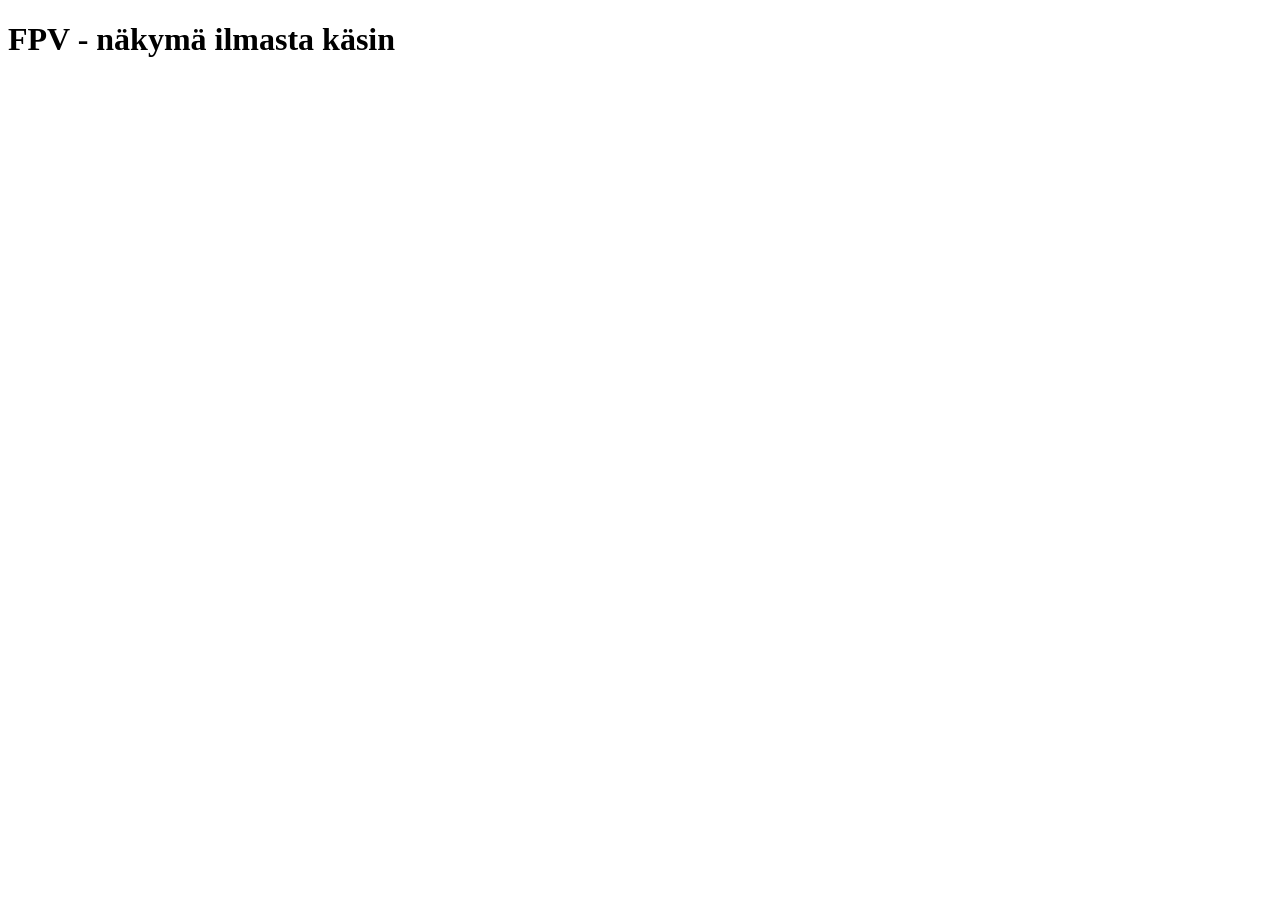
==== index.html @ 61b76963 "Eka sivu ja pages luotu" ====
<!DOCTYPE html>
<html lang="en">
<head>
    <meta charset="UTF-8">
    <meta name="viewport" content="width=device-width, initial-scale=1.0">
    <title>Document</title>
</head>
<body>
    <h1>FPV - näkymä ilmasta käsin </h1>
</body>
</html>
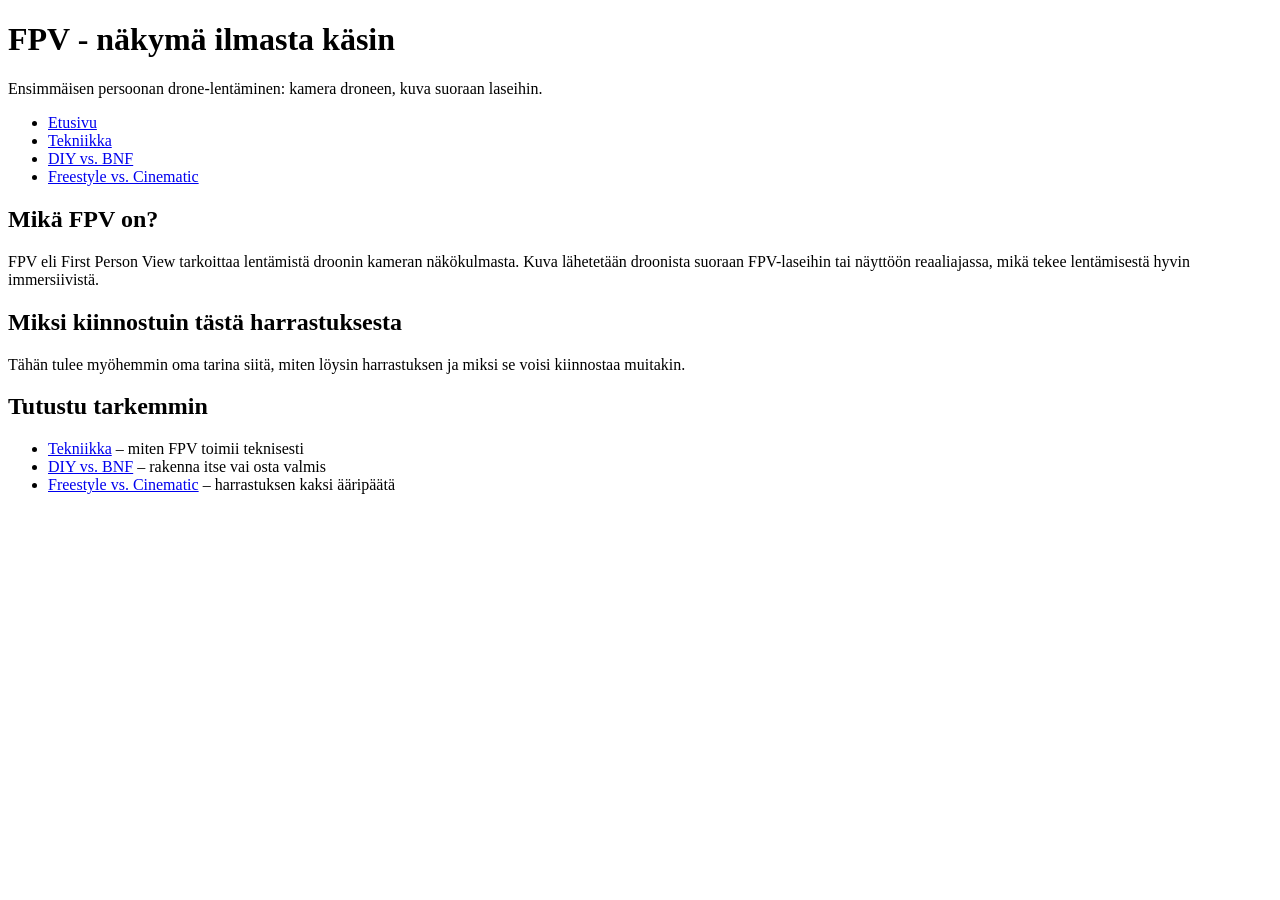
==== commit f48664fd: "Htmlrakennetta" ====
--- a/index.html
+++ b/index.html
@@ -1,11 +1,54 @@
 <!DOCTYPE html>
-<html lang="en">
+<html lang="fi">
 <head>
     <meta charset="UTF-8">
     <meta name="viewport" content="width=device-width, initial-scale=1.0">
-    <title>Document</title>
+    <title>FPV - näkymä ilmasta käsin</title>
 </head>
 <body>
-    <h1>FPV - näkymä ilmasta käsin </h1>
+    <header>
+        <h1>FPV - näkymä ilmasta käsin</h1>
+        <p>Ensimmäisen persoonan drone-lentäminen: kamera droneen, kuva suoraan laseihin.</p>
+        <nav>
+            <ul>
+                <li><a href="index.html">Etusivu</a></li>
+                <li><a href="tekniikka.html">Tekniikka</a></li>
+                <li><a href="diy_vs_bnf.html">DIY vs. BNF</a></li>
+                <li><a href="fs_vs_cine.html">Freestyle vs. Cinematic</a></li>
+            </ul>
+        </nav>
+    </header>
+
+    <main>
+        <section>
+            <h2>Mikä FPV on?</h2>
+            <p>
+                FPV eli First Person View tarkoittaa lentämistä droonin kameran näkökulmasta.
+                Kuva lähetetään droonista suoraan FPV-laseihin tai näyttöön reaaliajassa, mikä tekee
+                lentämisestä hyvin immersiivistä.
+            </p>
+        </section>
+
+        <section>
+            <h2>Miksi kiinnostuin tästä harrastuksesta</h2>
+            <p>
+                Tähän tulee myöhemmin oma tarina siitä, miten löysin harrastuksen ja miksi se voisi
+                kiinnostaa muitakin.
+            </p>
+        </section>
+
+        <section>
+            <h2>Tutustu tarkemmin</h2>
+            <ul>
+                <li><a href="tekniikka.html">Tekniikka</a> – miten FPV toimii teknisesti</li>
+                <li><a href="diy_vs_bnf.html">DIY vs. BNF</a> – rakenna itse vai osta valmis</li>
+                <li><a href="fs_vs_cine.html">Freestyle vs. Cinematic</a> – harrastuksen kaksi ääripäätä</li>
+            </ul>
+        </section>
+    </main>
+
+    <footer>
+        <p></p>
+    </footer>
 </body>
 </html>
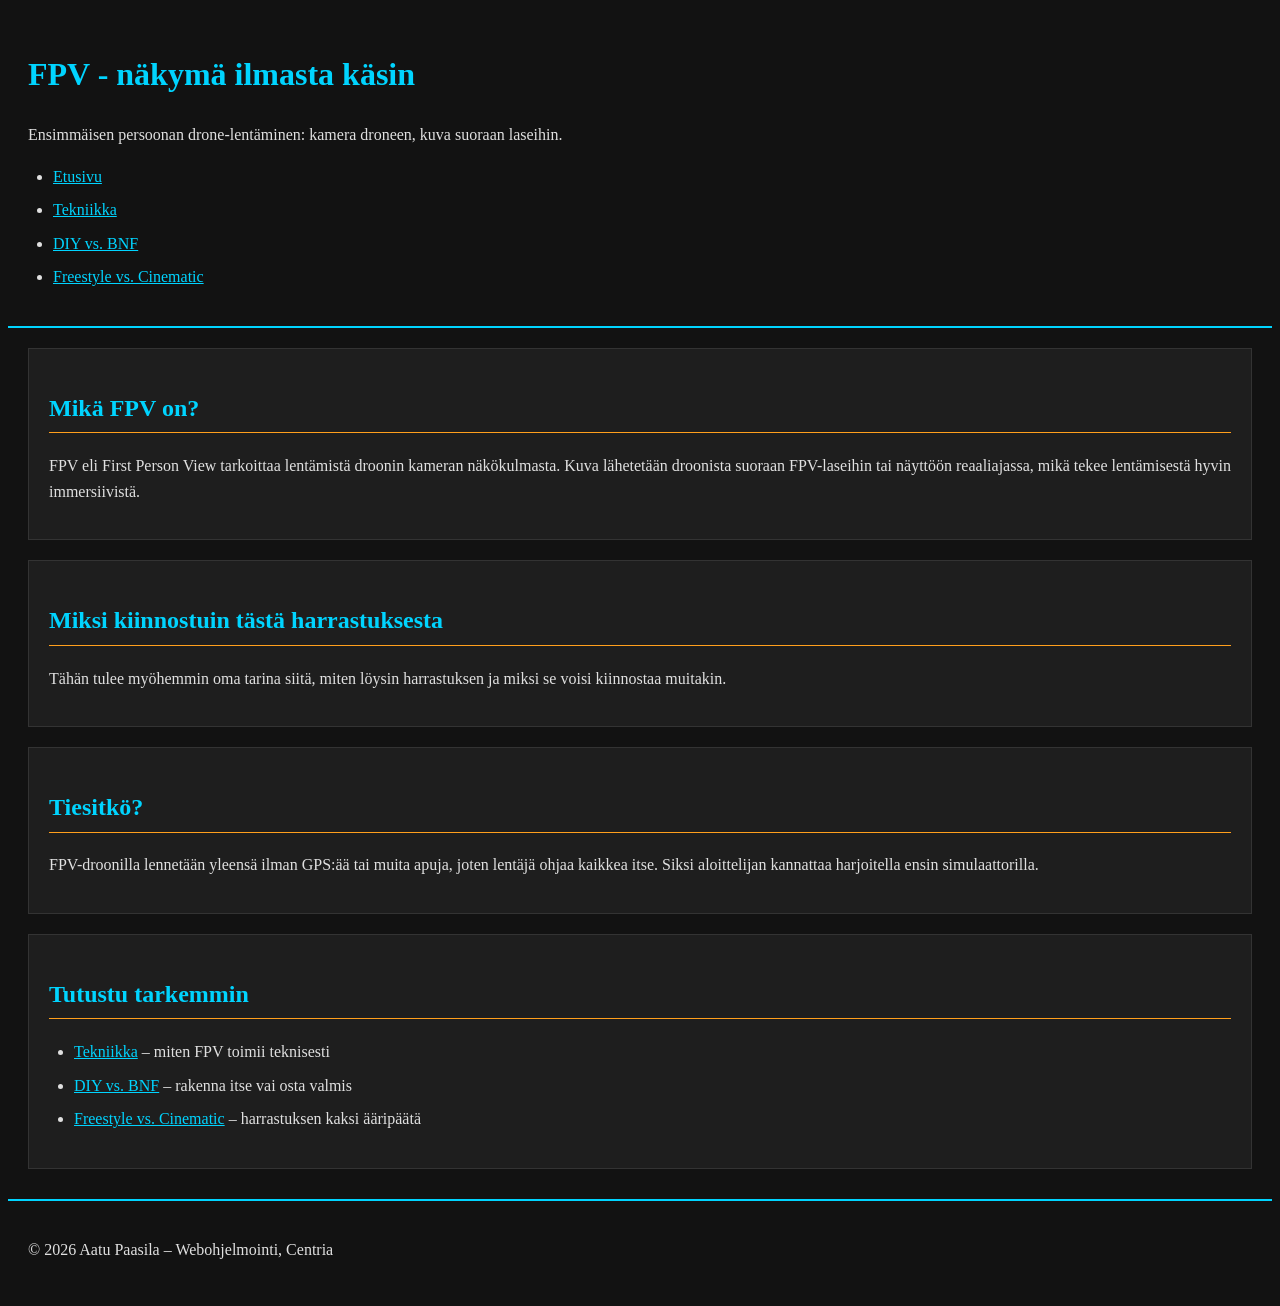
==== commit 68ee8c22: "Palautus kakkosen päivitys sivuunm" ====
--- a/index.html
+++ b/index.html
@@ -4,6 +4,7 @@
     <meta charset="UTF-8">
     <meta name="viewport" content="width=device-width, initial-scale=1.0">
     <title>FPV - näkymä ilmasta käsin</title>
+    <link rel="stylesheet" href="css/style.css">
 </head>
 <body>
     <header>
@@ -29,13 +30,21 @@
             </p>
         </section>
 
-        <section>
+        <article>
             <h2>Miksi kiinnostuin tästä harrastuksesta</h2>
             <p>
                 Tähän tulee myöhemmin oma tarina siitä, miten löysin harrastuksen ja miksi se voisi
                 kiinnostaa muitakin.
             </p>
-        </section>
+        </article>
+
+        <aside>
+            <h2>Tiesitkö?</h2>
+            <p>
+                FPV-droonilla lennetään yleensä ilman GPS:ää tai muita apuja, joten lentäjä ohjaa
+                kaikkea itse. Siksi aloittelijan kannattaa harjoitella ensin simulaattorilla.
+            </p>
+        </aside>
 
         <section>
             <h2>Tutustu tarkemmin</h2>
@@ -48,7 +57,7 @@
     </main>
 
     <footer>
-        <p></p>
+        <p>&copy; 2026 Aatu Paasila – Webohjelmointi, Centria</p>
     </footer>
 </body>
 </html>
--- a/css/style.css
+++ b/css/style.css
@@ -0,0 +1,70 @@
+/* Värit */
+:root {
+    --tausta: #121212;
+    --pinta: #1e1e1e;
+    --teksti: #e0e0e0;
+    --paavari: #00d4ff;
+    --korostus: #ff9f1c;
+    --reuna: #333333;
+}
+
+body {
+    background-color: var(--tausta);
+    color: var(--teksti);
+    font-size: 1rem;
+    line-height: 1.6;
+}
+
+/* Header ja footer */
+header {
+    padding: 20px;
+    border-bottom: 2px solid var(--paavari);
+}
+
+footer {
+    padding: 20px;
+    margin-top: 30px;
+    border-top: 2px solid var(--paavari);
+}
+
+/* Otsikot */
+h1 {
+    color: var(--paavari);
+}
+
+h2 {
+    color: var(--paavari);
+    padding-bottom: 5px;
+    border-bottom: 1px solid var(--korostus);
+}
+
+/* Osiot */
+section, article, aside {
+    background-color: var(--pinta);
+    padding: 20px;
+    margin: 20px;
+    border: 1px solid var(--reuna);
+}
+
+/* Kappaleet */
+p {
+    margin-bottom: 15px;
+}
+
+/* Listat */
+ul {
+    padding-left: 25px;
+}
+
+li {
+    margin-bottom: 8px;
+}
+
+/* Linkit */
+a {
+    color: var(--paavari);
+}
+
+a:hover {
+    color: var(--korostus);
+}
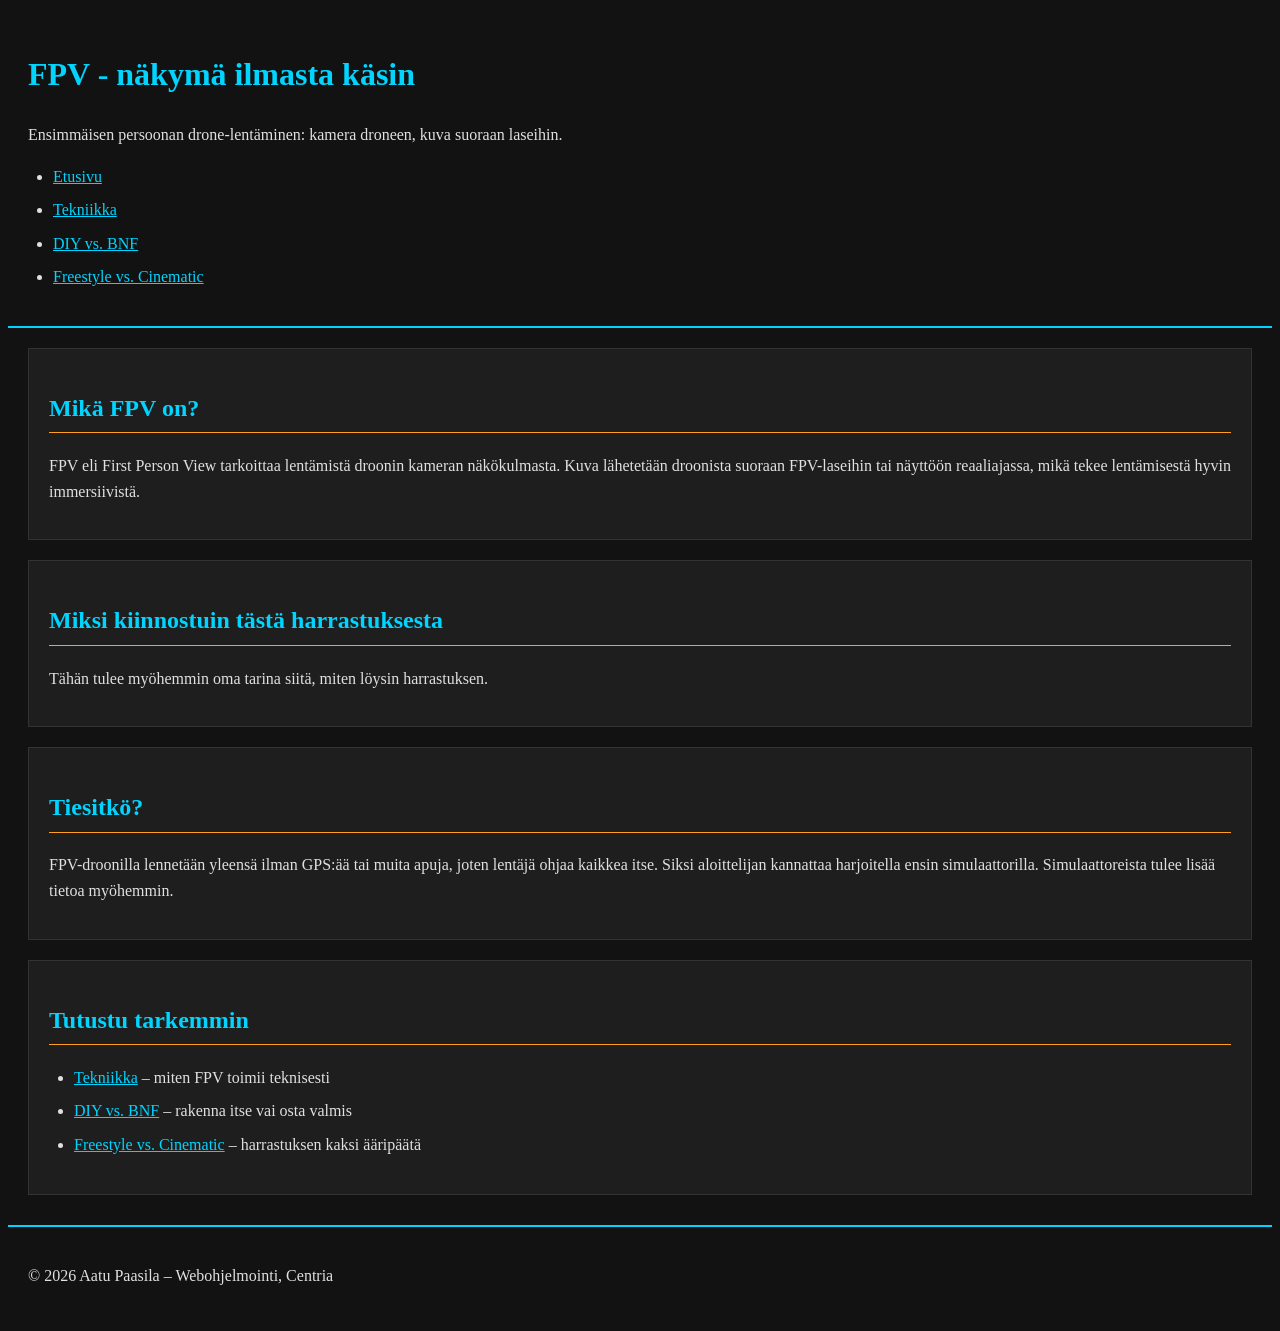
==== commit a91cd1a1: "teksti muutokset" ====
--- a/index.html
+++ b/index.html
@@ -33,8 +33,7 @@
         <article>
             <h2>Miksi kiinnostuin tästä harrastuksesta</h2>
             <p>
-                Tähän tulee myöhemmin oma tarina siitä, miten löysin harrastuksen ja miksi se voisi
-                kiinnostaa muitakin.
+                Tähän tulee myöhemmin oma tarina siitä, miten löysin harrastuksen.
             </p>
         </article>
 
@@ -42,7 +41,7 @@
             <h2>Tiesitkö?</h2>
             <p>
                 FPV-droonilla lennetään yleensä ilman GPS:ää tai muita apuja, joten lentäjä ohjaa
-                kaikkea itse. Siksi aloittelijan kannattaa harjoitella ensin simulaattorilla.
+                kaikkea itse. Siksi aloittelijan kannattaa harjoitella ensin simulaattorilla. Simulaattoreista tulee lisää tietoa myöhemmin.
             </p>
         </aside>
 
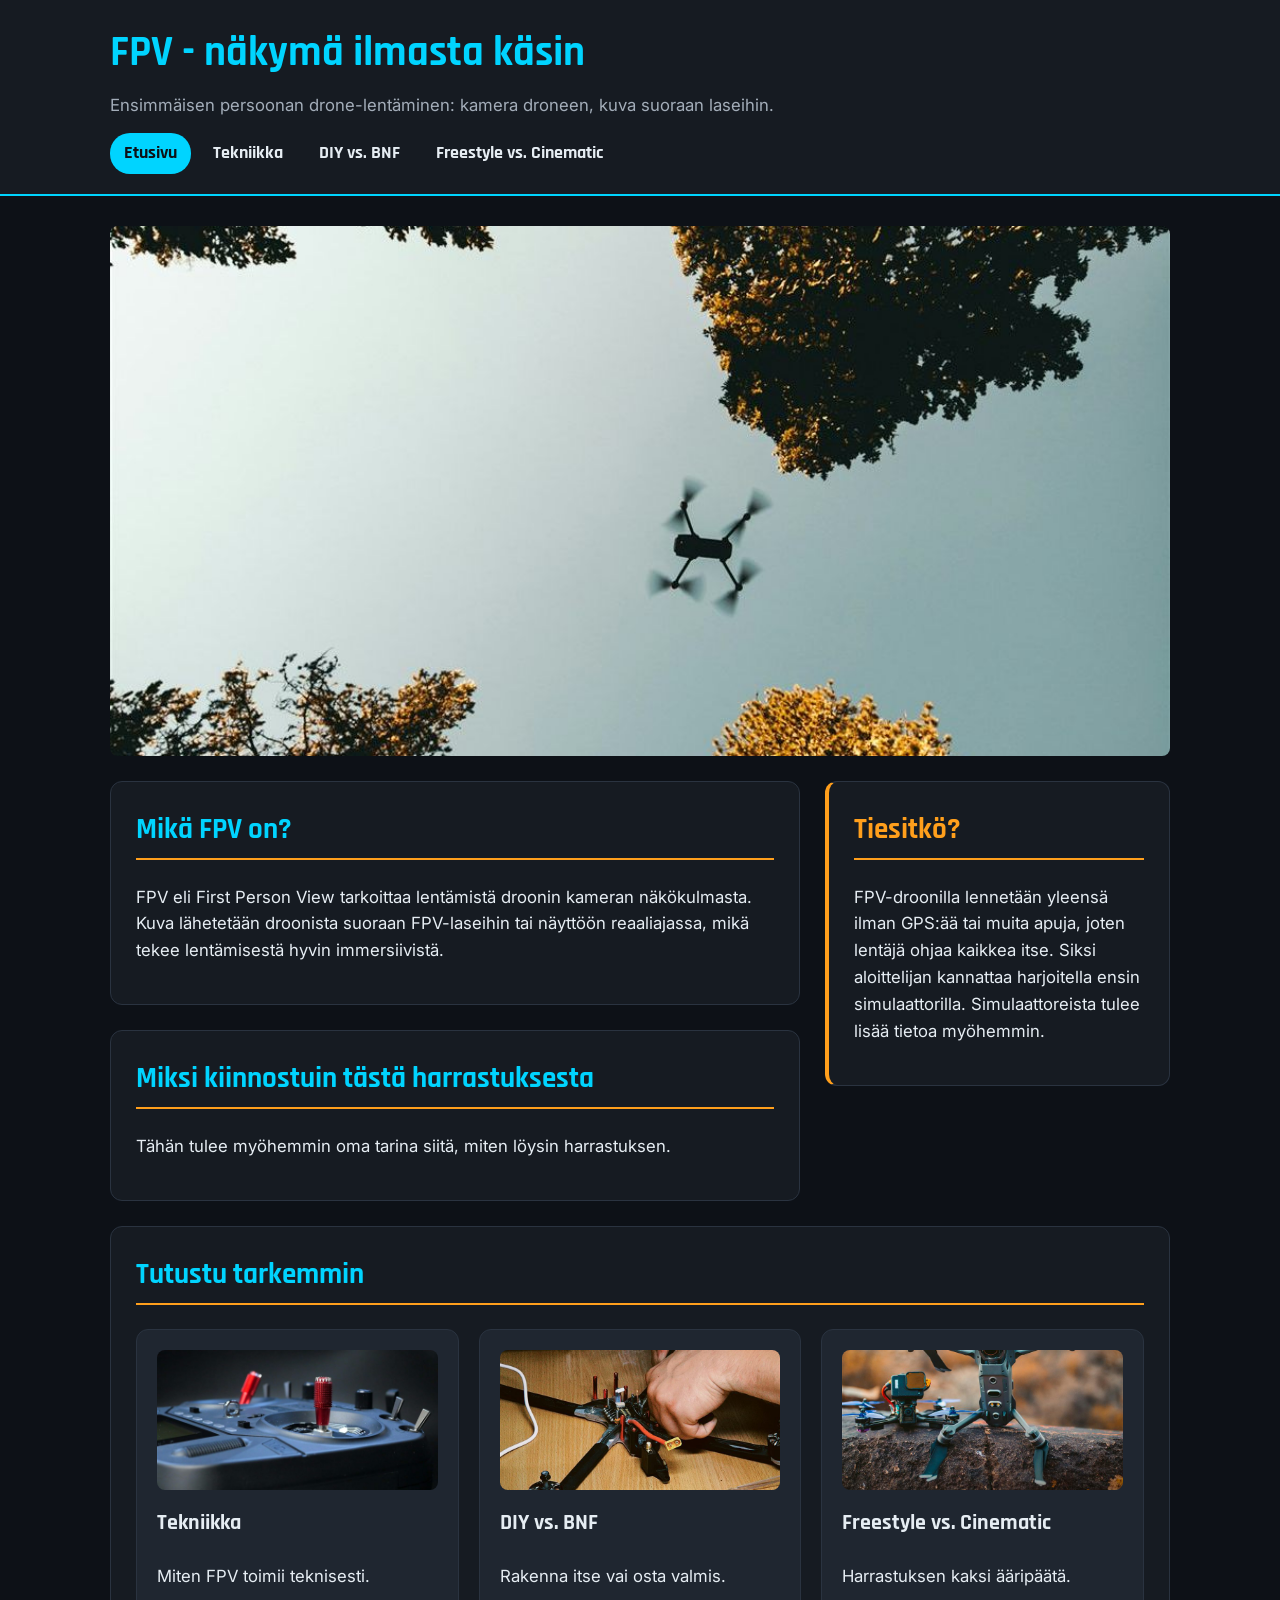
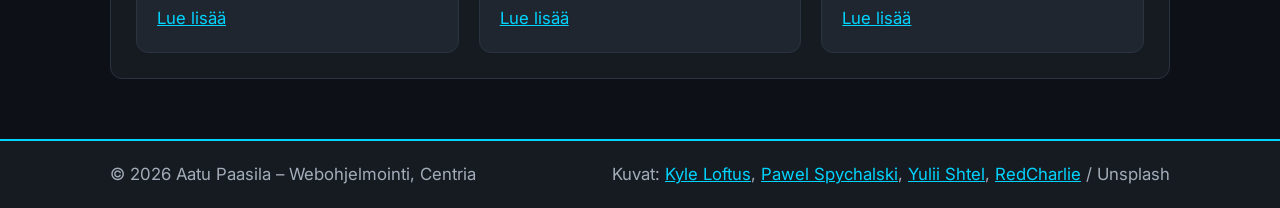
==== commit 01676e6e: "commit, flexbox ja grid, sekä kuvia sivulle. Ulkonäköä kans muokattu kauniimmaksi" ====
--- a/index.html
+++ b/index.html
@@ -4,38 +4,48 @@
     <meta charset="UTF-8">
     <meta name="viewport" content="width=device-width, initial-scale=1.0">
     <title>FPV - näkymä ilmasta käsin</title>
+    <link rel="preconnect" href="https://fonts.googleapis.com">
+    <link rel="preconnect" href="https://fonts.gstatic.com" crossorigin>
+    <link rel="stylesheet" href="https://fonts.googleapis.com/css2?family=Inter:wght@400;600&family=Rajdhani:wght@600;700&display=swap">
     <link rel="stylesheet" href="css/style.css">
 </head>
 <body>
     <header>
-        <h1>FPV - näkymä ilmasta käsin</h1>
-        <p>Ensimmäisen persoonan drone-lentäminen: kamera droneen, kuva suoraan laseihin.</p>
-        <nav>
-            <ul>
-                <li><a href="index.html">Etusivu</a></li>
-                <li><a href="tekniikka.html">Tekniikka</a></li>
-                <li><a href="diy_vs_bnf.html">DIY vs. BNF</a></li>
-                <li><a href="fs_vs_cine.html">Freestyle vs. Cinematic</a></li>
-            </ul>
-        </nav>
+        <div class="ylapalkki">
+            <h1>FPV - näkymä ilmasta käsin</h1>
+            <p>Ensimmäisen persoonan drone-lentäminen: kamera droneen, kuva suoraan laseihin.</p>
+            <nav>
+                <ul>
+                    <li><a href="index.html" class="aktiivinen">Etusivu</a></li>
+                    <li><a href="tekniikka.html">Tekniikka</a></li>
+                    <li><a href="diy_vs_bnf.html">DIY vs. BNF</a></li>
+                    <li><a href="fs_vs_cine.html">Freestyle vs. Cinematic</a></li>
+                </ul>
+            </nav>
+        </div>
     </header>
 
     <main>
-        <section>
-            <h2>Mikä FPV on?</h2>
-            <p>
-                FPV eli First Person View tarkoittaa lentämistä droonin kameran näkökulmasta.
-                Kuva lähetetään droonista suoraan FPV-laseihin tai näyttöön reaaliajassa, mikä tekee
-                lentämisestä hyvin immersiivistä.
-            </p>
-        </section>
+        <img class="paakuva koko-leveys" src="images/hero.jpg" alt="Drooni lentää korkeiden puiden välissä alhaalta päin kuvattuna"
+             width="1000" height="500" fetchpriority="high" loading="eager">
 
-        <article>
-            <h2>Miksi kiinnostuin tästä harrastuksesta</h2>
-            <p>
-                Tähän tulee myöhemmin oma tarina siitä, miten löysin harrastuksen.
-            </p>
-        </article>
+        <div class="sisalto">
+            <section>
+                <h2>Mikä FPV on?</h2>
+                <p>
+                    FPV eli First Person View tarkoittaa lentämistä droonin kameran näkökulmasta.
+                    Kuva lähetetään droonista suoraan FPV-laseihin tai näyttöön reaaliajassa, mikä tekee
+                    lentämisestä hyvin immersiivistä.
+                </p>
+            </section>
+
+            <article>
+                <h2>Miksi kiinnostuin tästä harrastuksesta</h2>
+                <p>
+                    Tähän tulee myöhemmin oma tarina siitä, miten löysin harrastuksen.
+                </p>
+            </article>
+        </div>
 
         <aside>
             <h2>Tiesitkö?</h2>
@@ -45,18 +55,39 @@
             </p>
         </aside>
 
-        <section>
+        <section class="koko-leveys">
             <h2>Tutustu tarkemmin</h2>
-            <ul>
-                <li><a href="tekniikka.html">Tekniikka</a> – miten FPV toimii teknisesti</li>
-                <li><a href="diy_vs_bnf.html">DIY vs. BNF</a> – rakenna itse vai osta valmis</li>
-                <li><a href="fs_vs_cine.html">Freestyle vs. Cinematic</a> – harrastuksen kaksi ääripäätä</li>
-            </ul>
+            <div class="kortit">
+                <article class="kortti">
+                    <img src="images/ohjain.jpg" alt="Radio-ohjaimen punaiset ohjaussauvat ja kytkimet lähikuvassa"
+                         width="1200" height="600" loading="lazy">
+                    <h3>Tekniikka</h3>
+                    <p>Miten FPV toimii teknisesti.</p>
+                    <a href="tekniikka.html">Lue lisää</a>
+                </article>
+                <article class="kortti">
+                    <img src="images/rakentaminen.jpg" alt="FPV-droonia juotetaan kasaan työpöydällä"
+                         width="800" height="400" loading="lazy">
+                    <h3>DIY vs. BNF</h3>
+                    <p>Rakenna itse vai osta valmis.</p>
+                    <a href="diy_vs_bnf.html">Lue lisää</a>
+                </article>
+                <article class="kortti">
+                    <img src="images/fpv-ja-cine.jpg" alt="Pieni FPV-drooni ja DJI Mavic -kameradrooni vierekkäin kalliolla"
+                         width="800" height="400" loading="lazy">
+                    <h3>Freestyle vs. Cinematic</h3>
+                    <p>Harrastuksen kaksi ääripäätä.</p>
+                    <a href="fs_vs_cine.html">Lue lisää</a>
+                </article>
+            </div>
         </section>
     </main>
 
     <footer>
-        <p>&copy; 2026 Aatu Paasila – Webohjelmointi, Centria</p>
+        <div class="alapalkki">
+            <p>&copy; 2026 Aatu Paasila – Webohjelmointi, Centria</p>
+            <p>Kuvat: <a href="https://unsplash.com/photos/Ve7iqUNkGsA">Kyle Loftus</a>, <a href="https://unsplash.com/photos/W6mpHqbuEeQ">Pawel Spychalski</a>, <a href="https://unsplash.com/photos/3PJNIvkf-Tw">Yulii Shtel</a>, <a href="https://unsplash.com/photos/9k-JMNNGNv0">RedCharlie</a> / Unsplash</p>
+        </div>
     </footer>
 </body>
-</html>+</html>
--- a/css/style.css
+++ b/css/style.css
@@ -1,70 +1,218 @@
-/* Värit */
+/* värit ja fontit */
 :root {
-    --tausta: #121212;
-    --pinta: #1e1e1e;
-    --teksti: #e0e0e0;
+    --tausta: #0d1117;
+    --pinta: #161b22;
+    --pinta-2: #1f2630;
+    --teksti: #e6edf3;
+    --teksti-himmea: #a3adb9;
     --paavari: #00d4ff;
     --korostus: #ff9f1c;
-    --reuna: #333333;
+    --reuna: #2a3340;
+    --fontti-otsikko: "Rajdhani", Arial, sans-serif;
+    --fontti-teksti: "Inter", Arial, sans-serif;
+}
+
+* {
+    box-sizing: border-box;
 }
 
 body {
+    margin: 0;
     background-color: var(--tausta);
     color: var(--teksti);
-    font-size: 1rem;
+    font-family: var(--fontti-teksti);
+    font-size: 1.05rem;
     line-height: 1.6;
 }
 
-/* Header ja footer */
+img {
+    max-width: 100%;
+    height: auto;
+}
+
+/* otsikot */
+h1, h2, h3 {
+    font-family: var(--fontti-otsikko);
+    margin-top: 0;
+}
+
+h1 {
+    font-size: 2.6rem;
+    margin-bottom: 5px;
+    color: var(--paavari);
+}
+
+h2 {
+    font-size: 1.8rem;
+    color: var(--paavari);
+    padding-bottom: 5px;
+    border-bottom: 2px solid var(--korostus);
+}
+
+h3 {
+    font-size: 1.4rem;
+}
+
+/* kappaleet */
+p {
+    margin-top: 0;
+    margin-bottom: 15px;
+}
+
+/* lists */
+ul {
+    padding-left: 25px;
+}
+
+li {
+    margin-bottom: 8px;
+}
+
+/* Linkit */
+a {
+    color: var(--paavari);
+}
+
+a:hover {
+    color: var(--korostus);
+}
+
+/* yläpalkki */
 header {
+    background-color: var(--pinta);
+    border-bottom: 2px solid var(--paavari);
+}
+
+.ylapalkki {
+    max-width: 1100px;
+    margin: 0 auto;
     padding: 20px;
-    border-bottom: 2px solid var(--paavari);
-}
-
-footer {
-    padding: 20px;
-    margin-top: 30px;
-    border-top: 2px solid var(--paavari);
-}
-
-/* Otsikot */
-h1 {
-    color: var(--paavari);
-}
-
-h2 {
-    color: var(--paavari);
-    padding-bottom: 5px;
-    border-bottom: 1px solid var(--korostus);
-}
-
-/* Osiot */
+}
+
+.ylapalkki p {
+    color: var(--teksti-himmea);
+}
+
+/* navigaatio linkit vierekkäin (flexbox) */
+nav ul {
+    list-style: none;
+    margin: 0;
+    padding: 0;
+    display: flex;
+    gap: 8px;
+}
+
+nav li {
+    margin: 0;
+}
+
+nav a {
+    display: block;
+    padding: 6px 14px;
+    border-radius: 20px;
+    font-family: var(--fontti-otsikko);
+    font-size: 1.1rem;
+    font-weight: bold;
+    color: var(--teksti);
+    text-decoration: none;
+}
+
+nav a:hover {
+    background-color: var(--pinta-2);
+    color: var(--paavari);
+}
+
+/* sivu, joka aktiivisena */
+nav a.aktiivinen {
+    background-color: var(--paavari);
+    color: var(--tausta);
+}
+
+/* pääsisältö (gridi) */
+/* kaks saraketta: sisältö vasemmalla ja aside oikealla */
+main {
+    max-width: 1100px;
+    margin: 0 auto;
+    padding: 30px 20px;
+    display: grid;
+    grid-template-columns: 2fr 1fr;
+    gap: 25px;
+    align-items: start;
+}
+
+/* nää osiot venyy molempien sarakkeiden levyiseks */
+.koko-leveys {
+    grid-column: 1 / 3;
+}
+
+/* vasemman sarakkeen osiot allekkain */
+.sisalto {
+    display: grid;
+    gap: 25px;
+}
+
+/* osiot laatikoiksi */
 section, article, aside {
     background-color: var(--pinta);
+    padding: 25px;
+    border: 1px solid var(--reuna);
+    border-radius: 12px;
+}
+
+aside {
+    border-left: 4px solid var(--korostus);
+}
+
+aside h2 {
+    color: var(--korostus);
+}
+
+/* kuvat */
+main img {
+    display: block;
+    border-radius: 8px;
+}
+
+/* sivun yläkuva koko leveydelle */
+.paakuva {
+    width: 100%;
+}
+
+/* Cards (flexboxi) */
+/* kortit vierekkäin */
+.kortit {
+    display: flex;
+    gap: 20px;
+}
+
+.kortti {
+    flex: 1 1 220px;
     padding: 20px;
-    margin: 20px;
-    border: 1px solid var(--reuna);
-}
-
-/* Kappaleet */
-p {
+    background-color: var(--pinta-2);
+}
+
+.kortti img,
+section img {
     margin-bottom: 15px;
 }
 
-/* Listat */
-ul {
-    padding-left: 25px;
-}
-
-li {
-    margin-bottom: 8px;
-}
-
-/* Linkit */
-a {
-    color: var(--paavari);
-}
-
-a:hover {
-    color: var(--korostus);
-}
+/* alapalkki (flexbox) */
+footer {
+    margin-top: 30px;
+    background-color: var(--pinta);
+    border-top: 2px solid var(--paavari);
+}
+
+.alapalkki {
+    max-width: 1100px;
+    margin: 0 auto;
+    padding: 20px;
+    display: flex;
+    justify-content: space-between;
+    gap: 10px;
+    color: var(--teksti-himmea);
+}
+
+.alapalkki p {
+    margin: 0;
+}
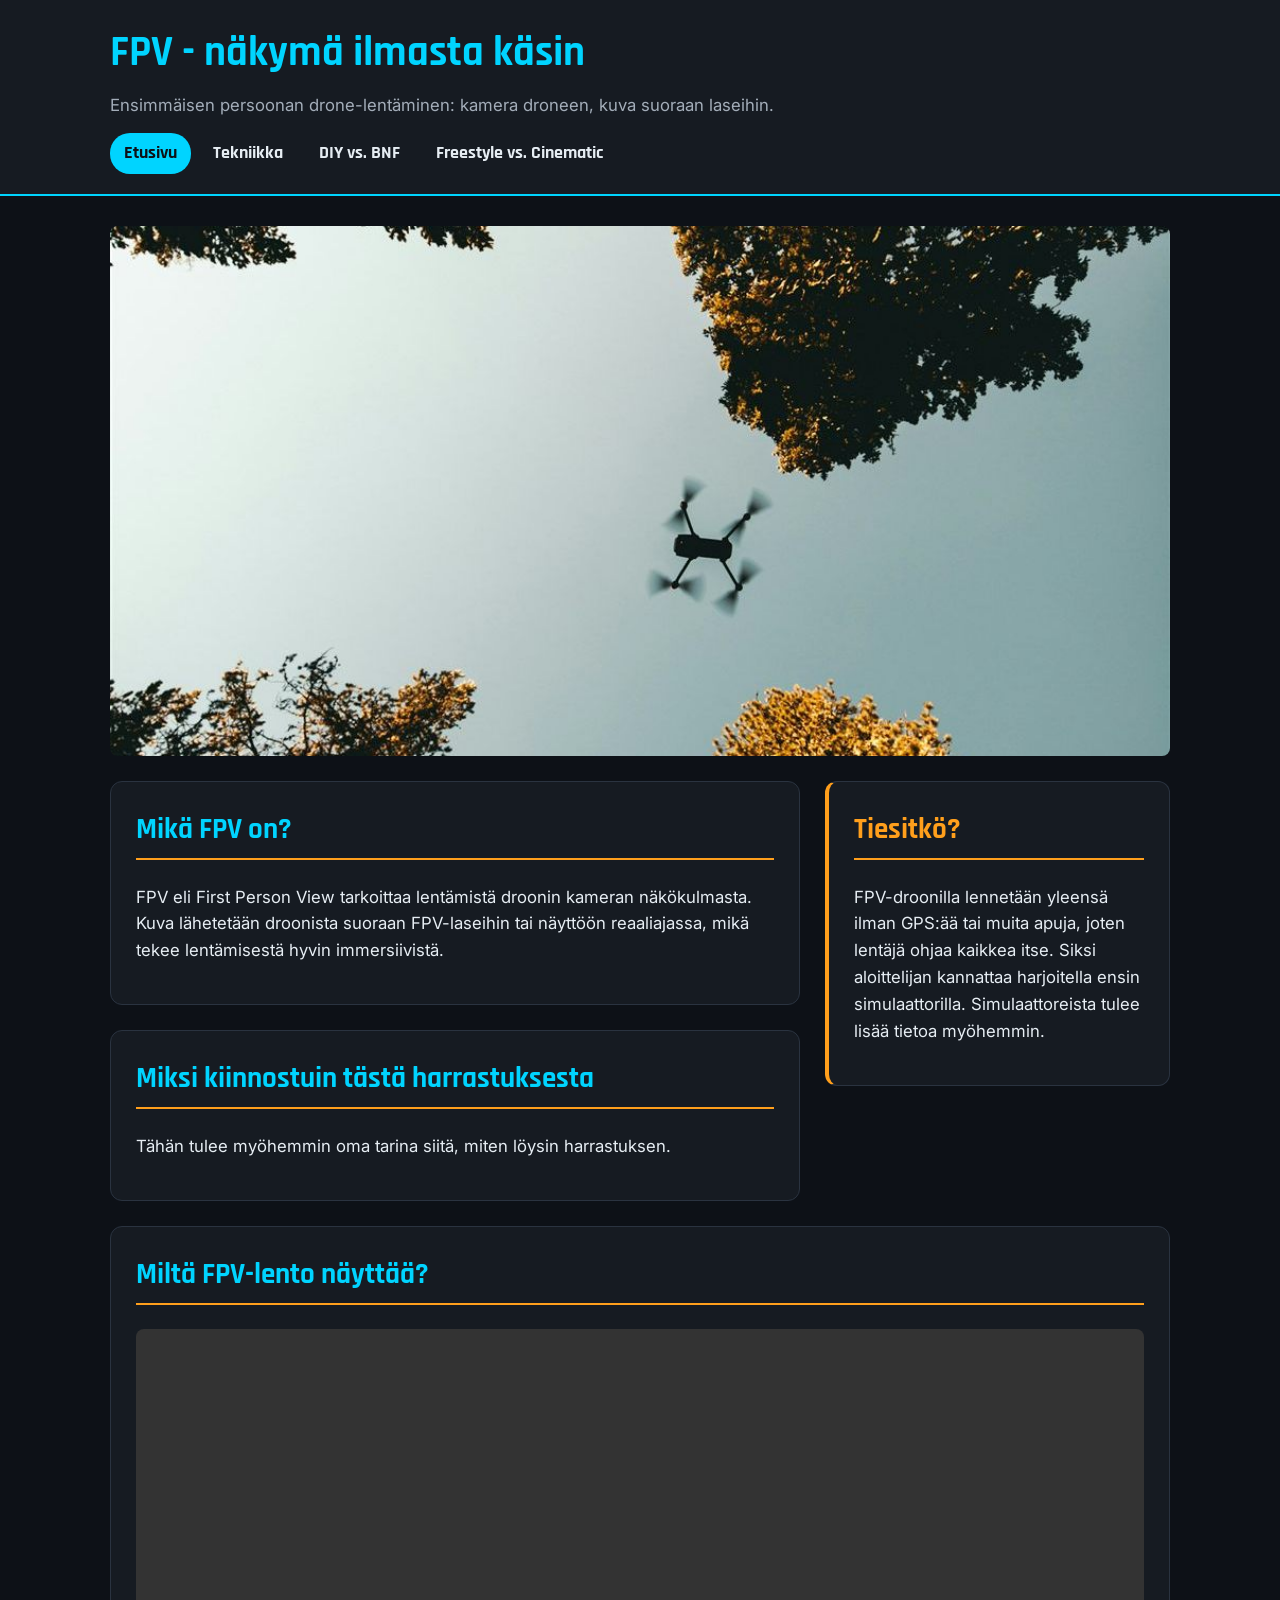
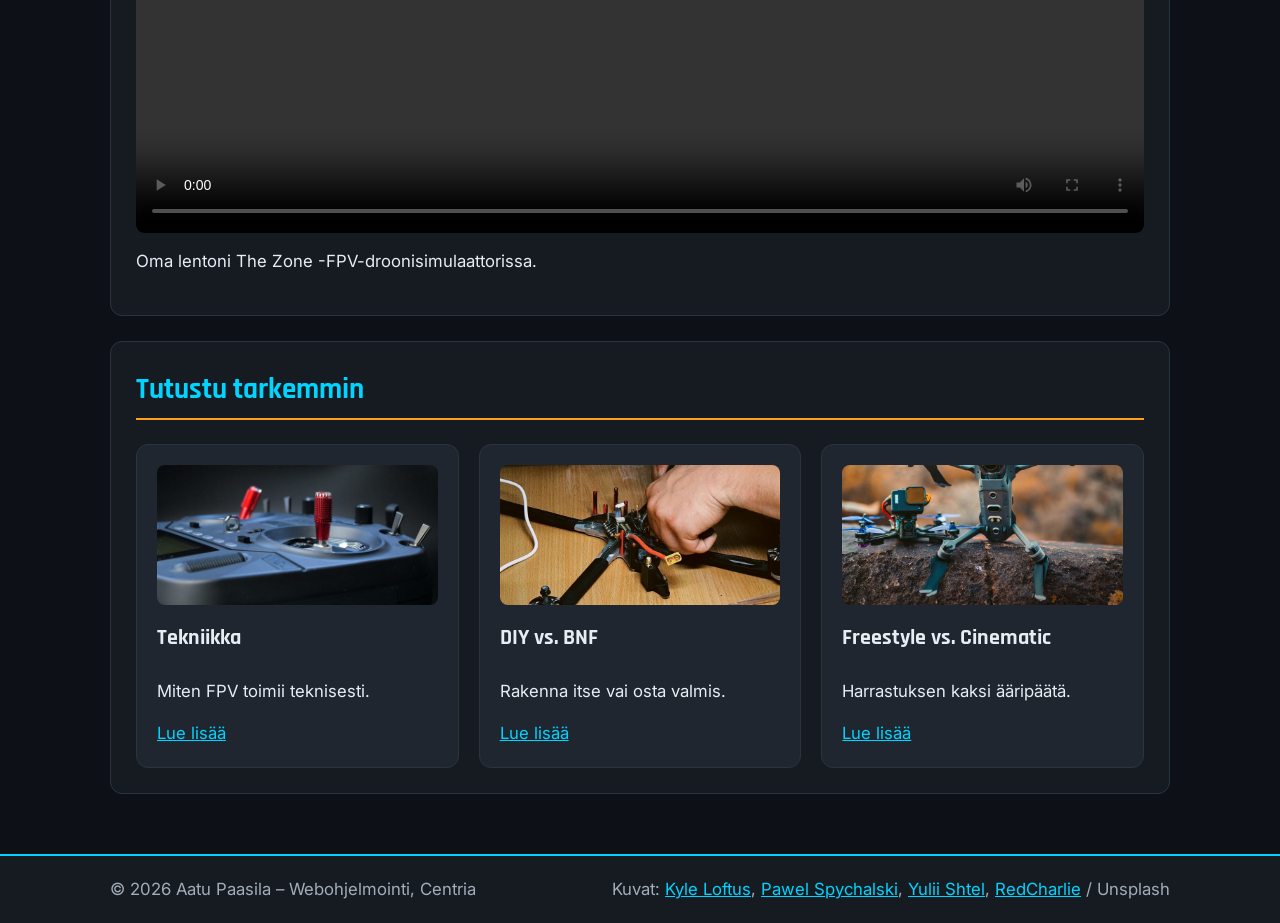
==== commit 61d13924: "Palautus 4: video etusivulle ja sticky header (position) Co-Authored-By: Claude Opus 5.5 <noreply@an" ====
--- a/index.html
+++ b/index.html
@@ -56,6 +56,15 @@
         </aside>
 
         <section class="koko-leveys">
+            <h2>Miltä FPV-lento näyttää?</h2>
+            <video controls width="1024" height="768" preload="metadata">
+                <source src="videos/lento.mp4" type="video/mp4">
+                Selaimesi ei tue videon toistoa.
+            </video>
+            <p>Oma lentoni The Zone -FPV-droonisimulaattorissa.</p>
+        </section>
+
+        <section class="koko-leveys">
             <h2>Tutustu tarkemmin</h2>
             <div class="kortit">
                 <article class="kortti">
--- a/css/style.css
+++ b/css/style.css
@@ -78,9 +78,13 @@
 }
 
 /* yläpalkki */
+/* position: sticky = header pysyy ruudun yläreunassa kun sivua vieritetään */
 header {
     background-color: var(--pinta);
     border-bottom: 2px solid var(--paavari);
+    position: sticky;
+    top: 0;
+    z-index: 10;
 }
 
 .ylapalkki {
@@ -173,6 +177,15 @@
     border-radius: 8px;
 }
 
+/* video skaalautuu osion leveyteen, ei mene yli reunan mobiilissa */
+main video {
+    display: block;
+    width: 100%;
+    height: auto;
+    border-radius: 8px;
+    margin: 15px 0;
+}
+
 /* sivun yläkuva koko leveydelle */
 .paakuva {
     width: 100%;
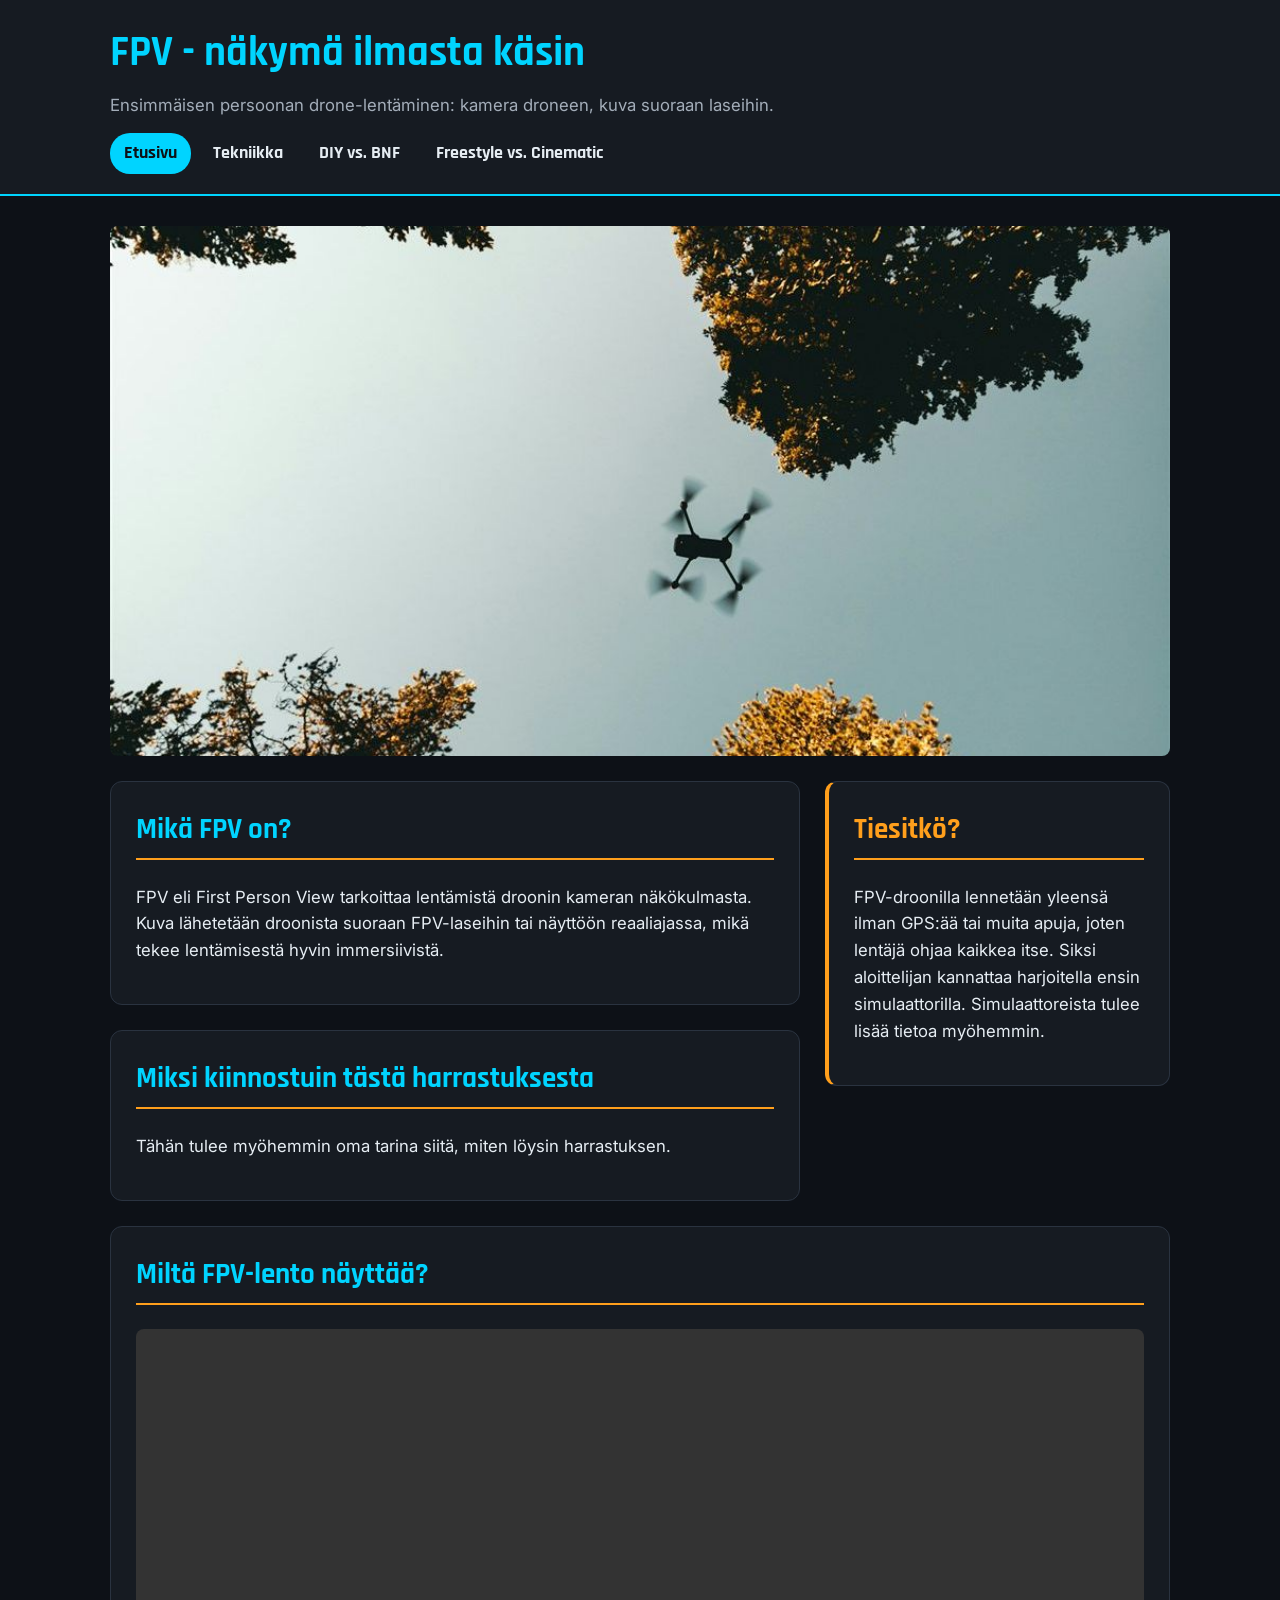
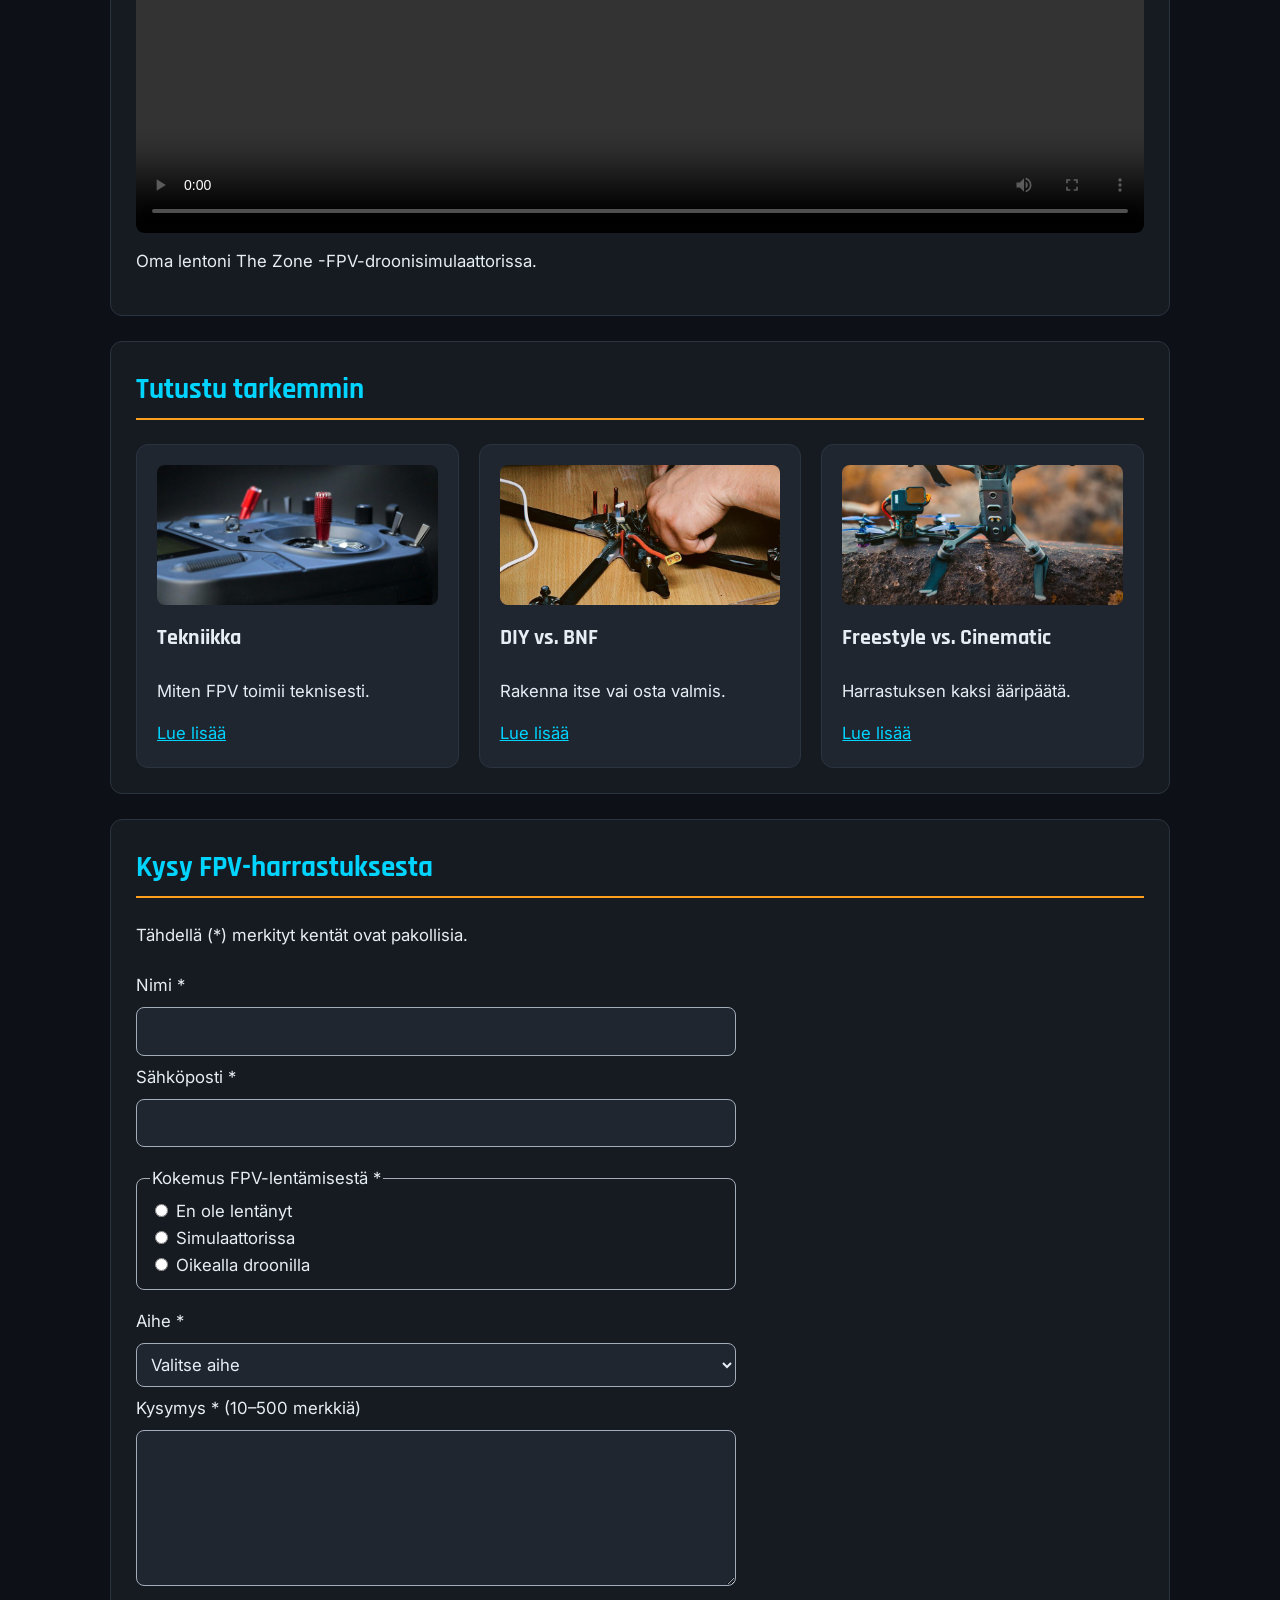
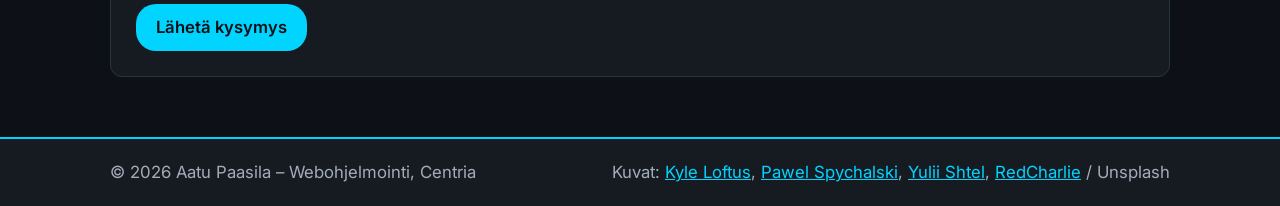
==== commit d23b81ba: "Palautus 5: vertailutaulukko ja kysymyslomake Co-Authored-By: Claude Opus 5.5 <noreply@anthropic.com" ====
--- a/index.html
+++ b/index.html
@@ -90,6 +90,41 @@
                 </article>
             </div>
         </section>
+
+        <section class="koko-leveys">
+            <h2>Kysy FPV-harrastuksesta</h2>
+            <p id="kiitos" class="kiitos">Lomake on täytetty oikein. Tämä on demo, joten kysymystä ei toimitettu kenellekään.</p>
+            <form class="lomake" action="index.html#kiitos" method="get">
+                <p>Tähdellä (*) merkityt kentät ovat pakollisia.</p>
+
+                <label for="nimi">Nimi *</label>
+                <input type="text" id="nimi" name="nimi" required minlength="2" maxlength="50">
+
+                <label for="sahkoposti">Sähköposti *</label>
+                <input type="email" id="sahkoposti" name="sahkoposti" required maxlength="100">
+
+                <fieldset>
+                    <legend>Kokemus FPV-lentämisestä *</legend>
+                    <label><input type="radio" name="kokemus" value="ei" required> En ole lentänyt</label>
+                    <label><input type="radio" name="kokemus" value="simulaattori"> Simulaattorissa</label>
+                    <label><input type="radio" name="kokemus" value="drooni"> Oikealla droonilla</label>
+                </fieldset>
+
+                <label for="aihe">Aihe *</label>
+                <select id="aihe" name="aihe" required>
+                    <option value="">Valitse aihe</option>
+                    <option value="aloitus">Harrastuksen aloittaminen</option>
+                    <option value="tekniikka">Tekniikka</option>
+                    <option value="diy-bnf">DIY vai BNF</option>
+                    <option value="lentotyylit">Lentotyylit</option>
+                </select>
+
+                <label for="kysymys">Kysymys * (10–500 merkkiä)</label>
+                <textarea id="kysymys" name="kysymys" rows="5" required minlength="10" maxlength="500"></textarea>
+
+                <button type="submit">Lähetä kysymys</button>
+            </form>
+        </section>
     </main>
 
     <footer>
--- a/css/style.css
+++ b/css/style.css
@@ -209,6 +209,101 @@
     margin-bottom: 15px;
 }
 
+/* taulukko: kapealla ruudulla vierii kehyksen sisällä */
+.sisalto,
+.sisalto > section {
+    min-width: 0;
+}
+
+.taulukko-kehys {
+    overflow-x: auto;
+}
+
+table {
+    width: 100%;
+    border-collapse: collapse;
+}
+
+caption {
+    padding-bottom: 10px;
+    color: var(--teksti-himmea);
+    text-align: left;
+}
+
+th, td {
+    padding: 10px;
+    border: 1px solid var(--reuna);
+    text-align: left;
+    vertical-align: top;
+}
+
+thead th {
+    background-color: var(--pinta-2);
+    color: var(--paavari);
+}
+
+/* lomake (flexbox): kentät allekkain */
+.lomake {
+    display: flex;
+    flex-direction: column;
+    gap: 8px;
+    max-width: 600px;
+}
+
+.lomake input,
+.lomake select,
+.lomake textarea {
+    padding: 10px;
+    border: 1px solid var(--teksti-himmea);
+    border-radius: 8px;
+    background-color: var(--pinta-2);
+    color: var(--teksti);
+    font: inherit;
+}
+
+.lomake textarea {
+    resize: vertical;
+}
+
+.lomake fieldset {
+    margin: 10px 0;
+    border: 1px solid var(--teksti-himmea);
+    border-radius: 8px;
+}
+
+.lomake fieldset label {
+    display: block;
+}
+
+.lomake input[type="radio"] {
+    accent-color: var(--paavari);
+}
+
+.lomake button {
+    align-self: flex-start;
+    margin-top: 10px;
+    padding: 10px 20px;
+    border: none;
+    border-radius: 20px;
+    background-color: var(--paavari);
+    color: var(--tausta);
+    font: inherit;
+    font-weight: 600;
+    cursor: pointer;
+}
+
+/* :target = näkyy, kun osoitteen lopussa on #kiitos */
+.kiitos {
+    display: none;
+    padding: 10px;
+    border: 2px solid var(--korostus);
+    scroll-margin-top: 260px; /* ettei jää sticky-headerin alle */
+}
+
+.kiitos:target {
+    display: block;
+}
+
 /* alapalkki (flexbox) */
 footer {
     margin-top: 30px;
